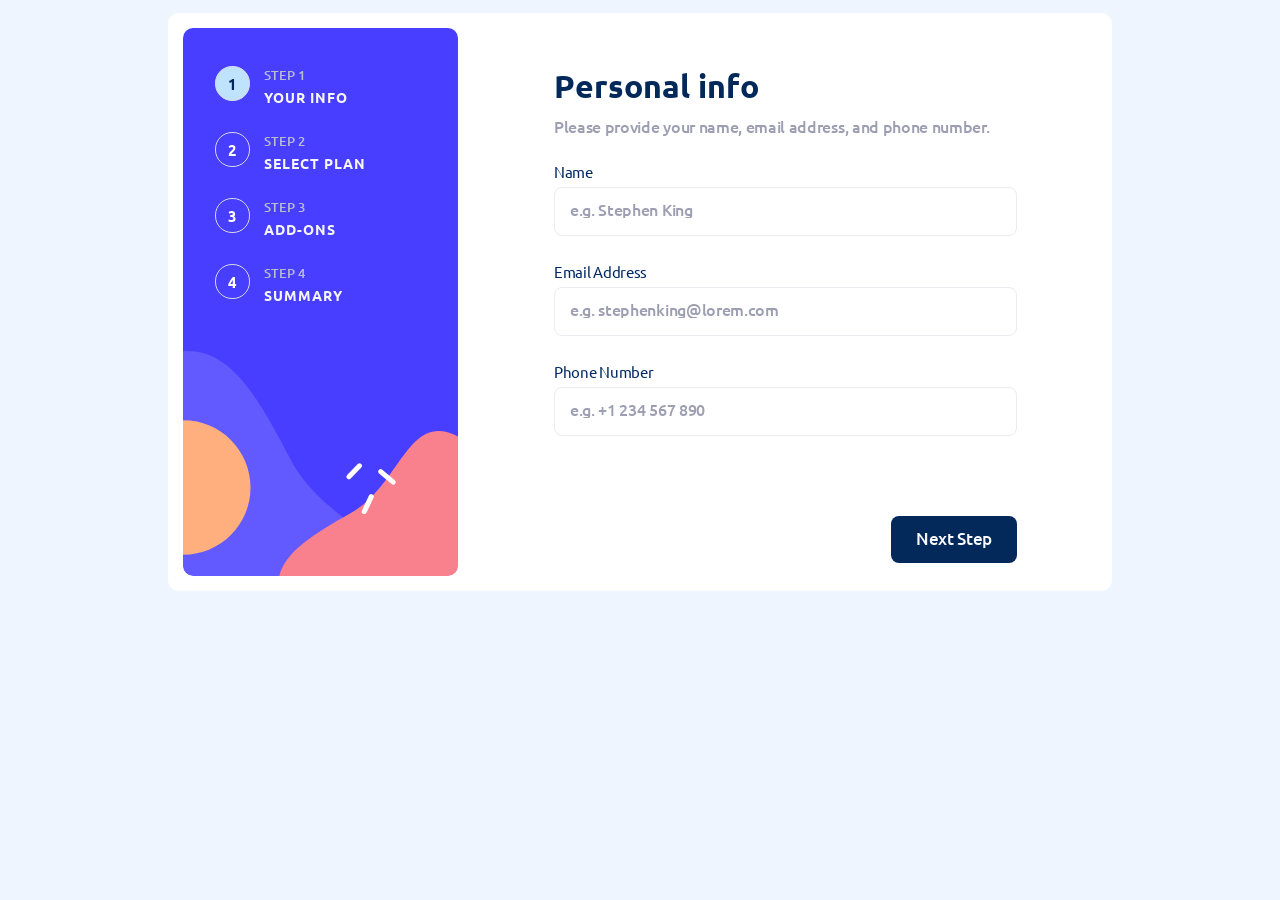
==== index.html @ 4e0231d4 "changes" ====
<!DOCTYPE html>
<html lang="en">

<head>
  <meta charset="UTF-8">
  <meta name="viewport" content="width=device-width, initial-scale=1.0"> <!-- displays site properly based on user's device -->

  <link rel="icon" type="image/png" sizes="32x32" href="./assets/images/favicon-32x32.png">
  <link rel="stylesheet" href="/style.css">
  
  <title>Frontend Mentor | Multi-step form</title>

  <script type="" src="scripts/main.js"></script>

  <!-- Feel free to remove these styles or customise in your own stylesheet 👍 -->
  <style>
    /* .attribution { font-size: 11px; text-align: center; } */
    .attribution a { color: hsl(228, 45%, 44%); }
  </style>
</head>

<body>
  <div class="container">
    <aside>
      <div class="side">
        <!-- <img class="side" src="./assets/images/bg-sidebar-desktop.svg" alt=""> -->
         <div class="side-child">
            <div class="number"><p>1</p></div>
            <div class="desc">
              <p>STEP 1</p>
              <p>YOUR INFO</p>
            </div>
         </div>
        <div class="side-child">
          <div class="number"><p>2</p></div>
          <div class="desc">
            <p>STEP 2</p>
            <p>SELECT PLAN</p>
          </div>
        </div>
        <div class="side-child">
          <div class="number"><p>3</p></div>
          <div class="desc">
            <p>STEP 3</p>
            <p>ADD-ONS</p>
          </div>
        </div>
        <div class="side-child">
          <div class="number"><p>4</p></div>
          <div class="desc">
            <p>STEP 4</p>
            <p>SUMMARY</p>
          </div>
        </div>
      </div>
    </aside>
    <div class="container-body">
      <div class="container-child">
        <header>
          <h1 class="heading">Personal info</h1>
          <p class="notes notes-margin">Please provide your name, email address, and phone number.</p>
        </header>

        <!-- plans -->
        
        <section>
          <div class="form-container notes">
            <form action="pages/select-your-plan.html">
              <div class="form-control">
                <label for="name">Name</label>
                <input type="text" name="name" placeholder="e.g. Stephen King">
              </div>
              <div class="form-control">
                <label for="email">Email Address</label>
                <input type="email" name="email" id="" placeholder="e.g. stephenking@lorem.com">
              </div>
              <div class="form-control">
                <label for="phone">Phone Number</label>
                <input type="text" name="phone" id="" placeholder="e.g. +1 234 567 890">
              </div>
            </form>
          </div>
        </section>

        <nav>
          <div class="buttons">
            <button><p class="notes" onclick="location.href = './select-your-plan.html'"></p></button>
            <button onclick="location.href = './test/test.html'"><p class="notes" id="next">Next Step</p></button>
          </div>
        </nav>
        
      </div>
    </div>
    
  </div>
  <!-- <div class="button">
    <p class="notes"></p>
    <p class="notes"></p>
  </div>
  /* side img section */
  <section></section> -->
</body>

</html>
---- style.css ----
body {
    /* background-color: hsl(229, 24%, 87%); */
    background-color: #eef5ff;
    display: flex;
    justify-content: center;
    align-items: center;
}

@font-face {
    font-family: Ubuntu;
    src:
        local('./assets/fonts/Ubuntu-Bold.ttf'),
        url('./assets/fonts/Ubuntu-Bold.ttf')
        format("truetype");
        font-weight: 700;
        font-style: normal;
}

@font-face {
    font-family: Ubuntu;
    src:
        local('./assets/fonts/Ubuntu-Medium.ttf'),
        url('./assets/fonts/Ubuntu-Medium.ttf')
        format("truetype");
        font-weight: 500;
        font-style: normal;
}

@font-face {
    font-family: Ubuntu;
    src:
        local('./assets/fonts/Ubuntu-Regular.ttf'),
        url('./assets/fonts/Ubuntu-Regular.ttf')
        format("truetype");
    font-weight: 400;
    font-style: normal;
}

.container {
    background-color: white;
    margin-top: 5px;
    align-self: center;
    display: flex;
    padding: 15px;
    border-radius: 10px;
    /* flex-grow: 1; */
    /* flex-basis: 100%; */
} 

.side {
    background-image: url('./assets/images/bg-sidebar-desktop.svg');
    background-size: cover;
    background-repeat: no-repeat;
    height: 510px;
    /* width: 274px; */
    /* width: 274px; */
    /* width: 280px; */
    width: 275px;
    /* border: 1px solid red ; */
    border-radius: 10px;
    display: flex;
    /* flex-shrink: 1; */
    flex-direction: column;
    padding-top: 38px;
    background-position-y: -22px;
}

.side-child {
    display: flex;
    flex-direction: row;
    /* margin-top: 37px; */
    margin-left: 32px;
    margin-bottom: 26px;
}

.number {
    width: 33px;
    height: 33px;
    border: solid 1px hsl(229, 24%, 87%);
    align-content: center;
    border-radius: 17px;
    text-align: center;
}

.side-child:nth-child(1) .number {
    background-color: hsl(206, 94%, 87%);
    p {
        color: hsl(213, 96%, 18%) !important;
    }
}

.number p {
    margin: 0px;
    font-size: 15px;
    font-family: ubuntu;
    transform: scaleY(1.04);
    /* color: hsl(229, 24%, 87%); */
    color: white;
    font-weight: bold;
}

.desc {
    display: flex;
    flex-direction: column;
    margin-left: 14px;
}

.desc p {
    margin: 0px;
}

.desc > p {
    font-size: 13px;
    font-family: ubuntu;
    color: hsl(229deg 18.17% 76.91%);
    font-weight: 500;
}

.desc > p:nth-child(2) {
    font-size: 14px;
    font-family: ubuntu;
    color: #f5f5f5;
    letter-spacing: 1.0px;
    /* transform: scaleY(1); */
    word-spacing: 0px;
    margin-top: 4px;
    font-weight: 700;
}

.container-body {
    /* border: 1px solid red; */
    display: flex;
    /* margin-left: 10px; */
    margin-left: 14px;
    /* width: 600px; */
    width: 622px;
    /* flex-basis: 20px;
    flex-grow: 1; */
    justify-content: center;
    margin-right: 3px;
}

.container-child {
    display: flex;
    /* border: 1px solid red; */
    width: 463px;
    flex-direction: column;
    /* justify-content: center; */
    align-items: flex-start;
    padding-top: 33px;
    position: relative;
    margin-left: 5px;
    height: inherit;
}

.heading {
    font-family: Ubuntu;
    font-weight: bold;
    color: hsl(213, 96%, 18%);
    margin-top: 12px;
    margin-bottom: 0px;
    /* transform: scaleY(1.1); */
    /* letter-spacing: 0.015em; */
    /* word-spacing: 0.1em; */
    font-size: 32px;
    height: 25.5px;
    line-height: 26px;
}

.notes,
.form-container input::placeholder {
    font-family: Ubuntu, system-ui, -apple-system, BlinkMacSystemFont, 'Segoe UI', Roboto, Oxygen, Ubuntu, Cantarell, 'Open Sans', 'Helvetica Neue', sans-serif;
    font-weight: 500;
    font-size: 16px;
    color: #9c9eb1;
    /* margin-bottom: 0px; */
    letter-spacing: -0.02em;
    /* transform: scaleY(1.04); */
    /* word-spacing: 0.07em; */
    /* margin-top: 4px; */
    height: 19.5px;
    line-height: 12px;
}

.notes-margin {
    margin-top: 21px;
    margin-bottom: 0px;
}

.container-child-card {
    display: flex;
    flex-direction: row;
    width: 463px;
    /* margin-top: 20px; */
    /* border: solid 1px red; */
    justify-content: space-between;
    flex-direction: row;
}

.card {
    /* width: 135px; */
    width: 139px;
    background-color: none;
    border: solid 1px hsl(228deg 14.29% 93.14%);
    border-radius: 8px;
    /* height: 175px; */
    height: 161px;
    display: flex;
    flex-direction: column;
    transition: border 80ms linear, background-color 120ms ease-out;
    /* transition: background-color 80ms ease-out; */
    z-index: 1;
    cursor: pointer;
    transition: height 300ms ease-in;
    outline: none;

    /* &:focus {
        height: 180px
    } */
}

.card:hover {
 /* border: solid 1px hsl(243, 100%, 62%); */
 border: solid 1px hsl(243, 100%, 62%);
 /* background-color: hsl(228, 100%, 84%); */
}

.card:focus, .card:focus-visible {
    background-color: hsl(217, 100%, 97%) !important;
    border: solid 1px hsl(243, 100%, 62%) !important;
}

.focused {
    background-color: hsl(217, 100%, 97%);
    border: solid 1px hsl(243, 100%, 62%);
}

/* .card:before {
    pointer-events: none;
} */

.holder {
    margin-top: 21px;
    margin-left: 16px;
    margin-right: 84px;
    margin-bottom: 0px;
}

.card .notes {
    margin-top: 5px;
    margin-bottom: 0px;
    font-weight: 500;
}
.holder .notes:nth-child(2),
.add-ons-copy p:nth-child(1),
.arcade-plan .notes:first-child,
.arcade-copy:nth-child(1) > p,
.arcade-copy:nth-child(2) p:nth-child(2),
.arcade-copy:nth-child(3) p:nth-child(2) {
    color: hsl(213, 96%, 18%);
}

.notes-dark, .form-control label {
    /* color: hsl(213, 96%, 18%); */
    color: #022965;
}


.arcade-copy:nth-child(2) p:nth-child(2),
.arcade-copy:nth-child(3) p:nth-child(2) {
    color: #02296D;
    font-size: 15px;
    font-weight: 500;
}

.holder .notes:nth-child(3),
.add-ons-copy p:nth-child(2),
.add-ons-amount p  {
    font-size: 14px;
    /* font-weight: 500; */
}

.card-icon {
    margin-top: 0px;
    margin-left: 0px;
    margin-right: 0px;
    margin-bottom: 52px;
}

.card-icon:nth-child(1) {
    content: url(assets/images/icon-arcade.svg);
}

.container-child-card .card:nth-child(2) .card-icon {
    content: url(assets/images/icon-advanced.svg);
}

.container-child-card .card:nth-child(3) .card-icon {
    content: url(assets/images/icon-pro.svg);
}


.plan {
    display: flex;
    /* height: 39px; */
    height: 49px;
    width: 100%;
    /* flex-grow: 1; */
    /* border: solid 1px red; */
    background-color: #f8f9fe;
    border-radius: 7px;
    justify-content: center;
    align-items: center;
    margin-top: 38px !important;
}

.margin {
    margin-top: 27px;
}

.child {
    display: flex;
    margin: 12px;
    cursor: pointer;
}

.child .notes {
    font-size: 15px;
}

.switch {
    width: 39px;
    height: 20px;
    background-color: hsl(213, 96%, 18%);
    border-radius: 11px;
    display: flex;
    flex-direction: row;
    justify-content: flex-start;
    align-items: center;
    transition: justify-content 300ms ease-in;
}

.switch-ball {
    width: 13px;
    height: 13px;
    background-color: white;
    border-radius: 15px;
    margin: auto 4px;
    position: relative;
    transition: left 100ms cubic-bezier(0.99, 0.63, 1, 0.99);
}

.buttons {
    display: flex;
    flex-direction: row;
    width: 100%;
    justify-content: space-between;
    /* margin-top: 120px; */
    /* height: inherit; */
    /* border: solid 1px red; */
    position: absolute;
    top: 488px;
    align-self: flex-end;
}

.buttons button:nth-child(odd) .notes:hover {
    /* background-color: red; */
    color: #02295a;
}

.buttons button:nth-child(even) {
    /* width: 112px;
    height: 42px; */
    align-self: center;
    /* align-content: end; */
    text-align: center;
    border-radius: 8px;
    border: 0px;
    background-color: hsl(213.41deg 95.65% 18.04%);
    font-size: 15px;
    padding: 16px 25px;
}

.buttons button:nth-child(even) .notes {
    color: hsl(231, 100%, 99%);
    width: fit-content;
    line-height: 13px;
    height: 15px;
    font-size: 17px;
    font-weight: 500;
}

.buttons button:nth-child(even):hover {
    background-color: hsl(213.41deg 89.04% 21.84% / 81%);
    cursor: pointer;
}

.buttons > button {
    border: 0px;
    background-color: transparent;
}
button .notes {
    /* align-content: center; */
    /* text-align: center; */
    margin: 0px;
    font-size: 15.5px;
    cursor: pointer;
}

nav {
    width: 100%;
}

header {
    width: 100%;
}

        .add-ons-body {
    display: grid;
    grid-template-columns: 463px;
    grid-template-rows: 77px 77px 77px;
    grid-row-gap: 16px;
    /* width: 457px; */
    margin-top: 27px;
}

.add-ons {
    /* background-color: hsl(228deg 14.29% 93.14%); */
    border: solid 1px hsl(228deg 14.29% 93.14%);
    border-radius: 8px;
    display: grid;
    grid-template-columns: 46px 273px 45px;
    grid-column-gap: 26px;
    padding: 12px;
    align-items: center;
    box-sizing: border-box;
    width: 100%;
    transition: border 80ms linear, background-color 120ms ease-out;
    cursor: pointer;
}
.add-ons:hover {
    border: solid 1px hsl(243, 100%, 62%);
    /* background-color: hsl(228, 100%, 84%); */
}

.add-ons:focus, .add-ons:focus-visible {
    background-color: hsl(230deg 75% 98.43%);
    border: solid 1px hsl(243, 100%, 62%);
}


.add-ons-copy .notes,
.add-ons-amount .notes {
    /* background-color: red; */
    margin-top: 0px;
    margin-bottom: 0px;
}

.add-ons-copy .notes:nth-child(1) {
    margin-bottom: 7px !important;
    font-size: 16px !important;
}

.add-ons-amount p {
    color: hsl(243, 100%, 62%);
}

.check {
    display: grid;
}

.check input {
    justify-self: center;
    width: 17px;
    height: 17px;
    border: solid 1px hsl(228deg 14.29% 93.14%);
}

.arcade-section {
    margin-top: 33px;
    width: 457px;
}

.arcade-card {
    /* background-color: hsl(228deg 14.29% 93.14%); */
    /* border: solid 1px hsl(228deg 14.29% 93.14%); */
    border-radius: 8px;
    display: grid;
    grid-template-rows: 67px 43px 33px;
    grid-column-gap: 26px;
    padding: 21px 25px 25px 25px;
    /* width: 457px; */
    /* align-items: center;
    box-sizing: border-box;
    width: 100%; */
    transition: border 80ms linear, background-color 120ms ease-out;
    background-color: hsl(230deg 75% 98.43%);
}

.arcade-copy {
    display: grid;
    grid-template-columns: auto 51px;
    grid-column-gap: 26px;
}

.arcade-copy:nth-child(1) {
    border-bottom: #e6e8ef 2px solid;
}

.arcade-plan .notes:last-child {
    margin-top: 0px;
    cursor: pointer;
    width: fit-content;
    text-decoration: underline;
    text-decoration-thickness: 2px;
}

.arcade-plan .notes:last-child:hover {
    color: hsla(244, 100%, 62%, 0.938);
    /* text-decoration: underline; */
    /* text-decoration-thickness: 2px; */
}

.arcade-plan .notes:first-child {
    margin-bottom: 9px;
    margin-top: 0px;
}

.arcade-copy:nth-child(2) > .notes {
    margin-top: 19px !important;
    /* color: red; */
    margin-bottom: 0px;
}

.arcade-plan .notes:last-child,
.arcade-copy:nth-child(2) > .notes:first-child,
.arcade-copy:nth-child(3) > .notes:first-child,
.arcade-total .notes {
    font-size: 16px;
}

.arcade-copy:nth-child(1) > p {
    text-align: right;
    /* margin-right: 0px; */
    /* color: red !important; */
    font-size: 16px;
    font-weight: 700;
}

.arcade-copy:nth-child(3) > .notes:first-child,
.arcade-copy:nth-child(3) p:nth-child(2) {
    margin-bottom: 0px;
}

.arcade-total {
    display: flex;
    flex-direction: row;
    justify-content: space-between;
    /* width: 100%; */
    padding-right: 25px;
    padding-left: 25px;
    margin-top: 10px;
}

.arcade-total .notes:last-child {
    color: hsla(244, 100%, 62%, 0.938);
    font-size: 17px;
    font-weight: 700;
}

.buttons .confirm {
    background-color: hsl(244.02deg 100% 61.96%) !important;
    /* width: 71.312px !important; */
    padding-left: 25px;
    padding-right: 25px;
}

.buttons .confirm:hover {
    background-color: hsl(244, 91%, 77%) !important;
}

.form-container {
    width: 100%;
    margin-top: 27px;
}

.form-control {
    display: block;
}

.form-control label, .form-control input {
    display: block;
}

.form-container input {
    width: 436px;
    height: 27px;
    border-radius: 8px;
    border: 1.95px solid hsl(228deg 14.29% 93.14%);
    margin-top: 9px;
    margin-bottom: 30px;
    padding: 10px 10px 10px 15px;
    line-height: 0px;
    cursor: pointer;
    
        &::placeholder {
        font-weight: 500 !important;
        font-size: 16px !important;
    }
    &:hover, &:focus {
        border-color: hsl(243, 100%, 62%) !important;
    }
    &:focus-visible {
        outline: none;
    }
}

.form-container label {
    font-size: 15px;
    /* transform: scaley(1.04); */
    font-weight: normal;
    letter-spacing: -0.02em;
}
    
.anim {
    transition: opacity 300ms linear, transform 840ms cubic-bezier(0.075, 0.82, 0.165, 1);
}

.header_anim {
    transition: opacity 500ms linear, transform 750ms cubic-bezier(0.075, 0.82, 0.165, 1);
}

.show {
    opacity: 1;
    transform: translateX(0);
}

.noshow {
    opacity: 0;
    transform: translateY(30px)
}
 
.header_pre {
    opacity: 0;
    transform: translateY(45px)
}
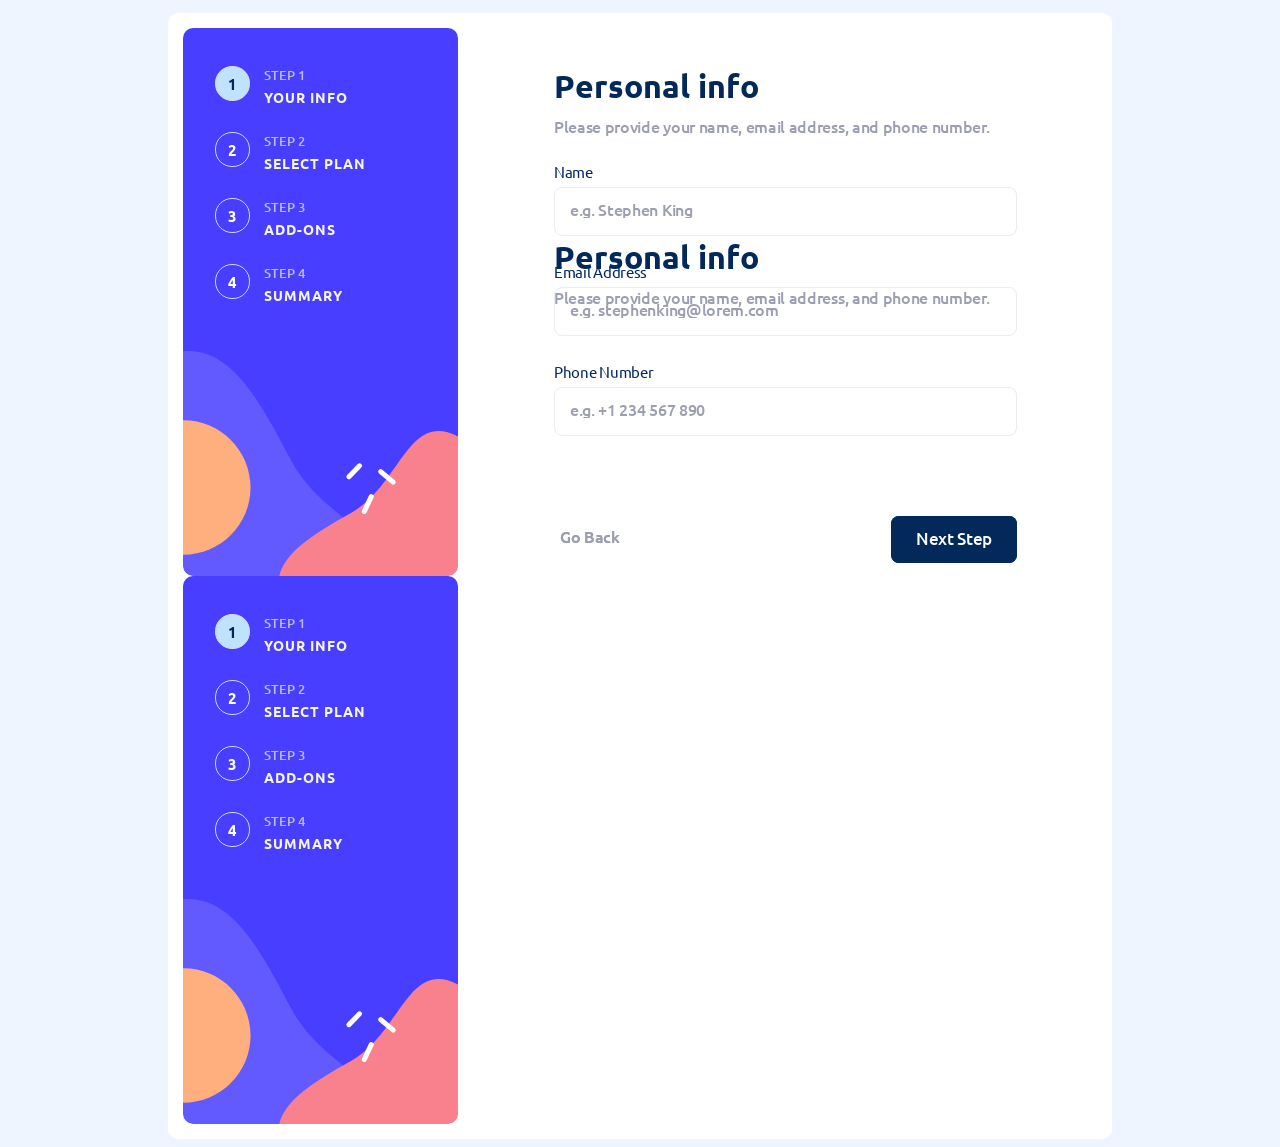
==== commit 613f6339: "added more pages. Implemented add-on component for reusability. Updated .gitignore to exclude node_m" ====
--- a/index.html
+++ b/index.html
@@ -1,104 +1,26 @@
 <!DOCTYPE html>
 <html lang="en">
+<head>
+    <meta charset="UTF-8">
+    <meta name="viewport" content="width=device-width, initial-scale=1.0">
+    <title>Document</title>
 
-<head>
-  <meta charset="UTF-8">
-  <meta name="viewport" content="width=device-width, initial-scale=1.0"> <!-- displays site properly based on user's device -->
+    <link rel="stylesheet" href="../style.css">
+</head>
+<body>
+    <div class="container" id="container-root">
+        <aside>
+            <div id="sidebar-root"></div>
+        </aside>
+        <div class="container-body" id="container-body-root">
+            <!-- 'container-child' contains header, section, and nav -->
+            <div class="container-child" id="container-child"></div>
+        </div>
+        <main id="main-content"></main>
+    </div>
+  
+  <script type="module" src="app.js"></script>
+  <!-- <script type="module" src="/animations/pageTransitions.js"></script> -->
 
-  <link rel="icon" type="image/png" sizes="32x32" href="./assets/images/favicon-32x32.png">
-  <link rel="stylesheet" href="/style.css">
-  
-  <title>Frontend Mentor | Multi-step form</title>
-
-  <script type="" src="scripts/main.js"></script>
-
-  <!-- Feel free to remove these styles or customise in your own stylesheet 👍 -->
-  <style>
-    /* .attribution { font-size: 11px; text-align: center; } */
-    .attribution a { color: hsl(228, 45%, 44%); }
-  </style>
-</head>
-
-<body>
-  <div class="container">
-    <aside>
-      <div class="side">
-        <!-- <img class="side" src="./assets/images/bg-sidebar-desktop.svg" alt=""> -->
-         <div class="side-child">
-            <div class="number"><p>1</p></div>
-            <div class="desc">
-              <p>STEP 1</p>
-              <p>YOUR INFO</p>
-            </div>
-         </div>
-        <div class="side-child">
-          <div class="number"><p>2</p></div>
-          <div class="desc">
-            <p>STEP 2</p>
-            <p>SELECT PLAN</p>
-          </div>
-        </div>
-        <div class="side-child">
-          <div class="number"><p>3</p></div>
-          <div class="desc">
-            <p>STEP 3</p>
-            <p>ADD-ONS</p>
-          </div>
-        </div>
-        <div class="side-child">
-          <div class="number"><p>4</p></div>
-          <div class="desc">
-            <p>STEP 4</p>
-            <p>SUMMARY</p>
-          </div>
-        </div>
-      </div>
-    </aside>
-    <div class="container-body">
-      <div class="container-child">
-        <header>
-          <h1 class="heading">Personal info</h1>
-          <p class="notes notes-margin">Please provide your name, email address, and phone number.</p>
-        </header>
-
-        <!-- plans -->
-        
-        <section>
-          <div class="form-container notes">
-            <form action="pages/select-your-plan.html">
-              <div class="form-control">
-                <label for="name">Name</label>
-                <input type="text" name="name" placeholder="e.g. Stephen King">
-              </div>
-              <div class="form-control">
-                <label for="email">Email Address</label>
-                <input type="email" name="email" id="" placeholder="e.g. stephenking@lorem.com">
-              </div>
-              <div class="form-control">
-                <label for="phone">Phone Number</label>
-                <input type="text" name="phone" id="" placeholder="e.g. +1 234 567 890">
-              </div>
-            </form>
-          </div>
-        </section>
-
-        <nav>
-          <div class="buttons">
-            <button><p class="notes" onclick="location.href = './select-your-plan.html'"></p></button>
-            <button onclick="location.href = './test/test.html'"><p class="notes" id="next">Next Step</p></button>
-          </div>
-        </nav>
-        
-      </div>
-    </div>
-    
-  </div>
-  <!-- <div class="button">
-    <p class="notes"></p>
-    <p class="notes"></p>
-  </div>
-  /* side img section */
-  <section></section> -->
 </body>
-
-</html>+</html>
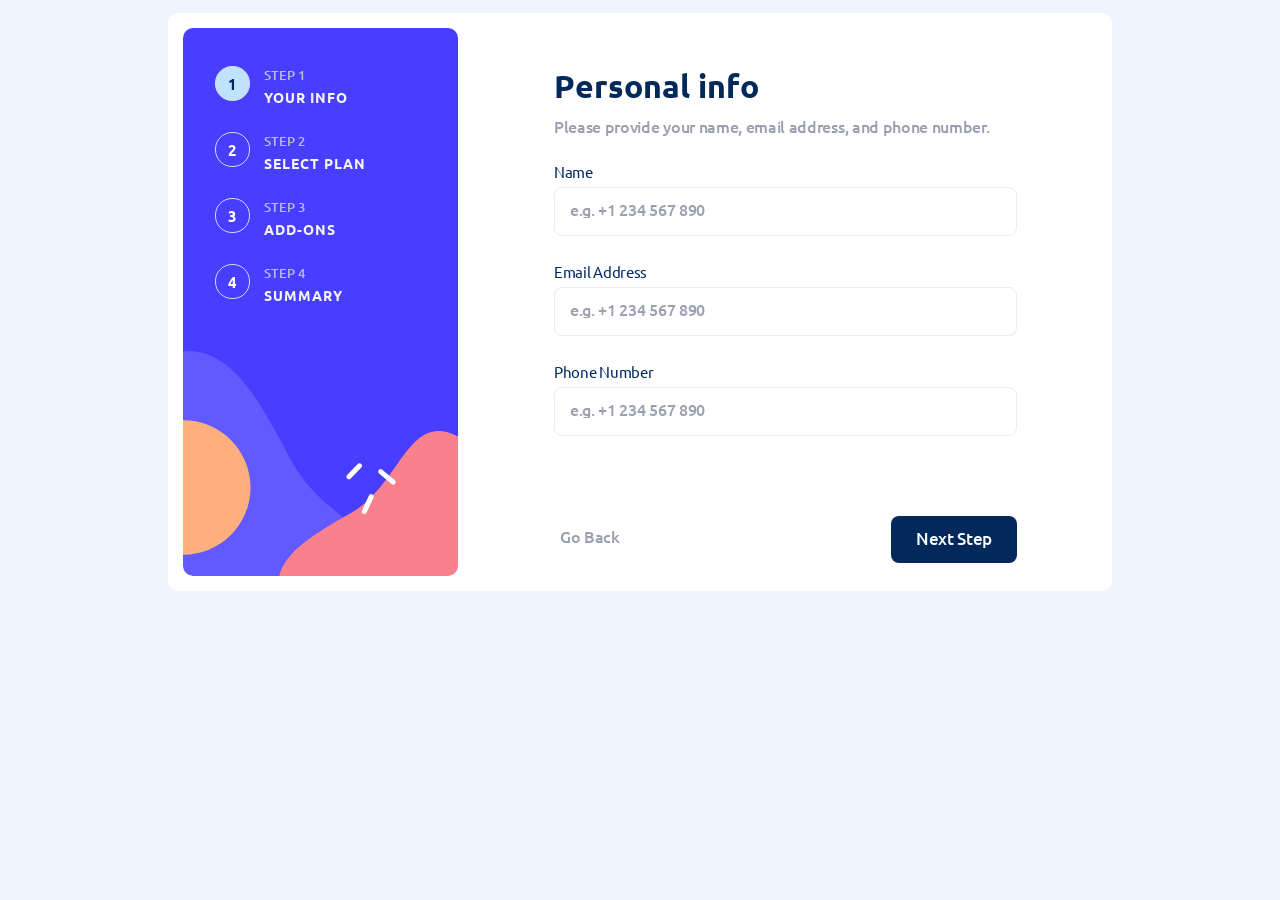
==== commit ec158936: "arranged files and added new add-ons component for better modularity and maintainability." ====
--- a/index.html
+++ b/index.html
@@ -5,7 +5,7 @@
     <meta name="viewport" content="width=device-width, initial-scale=1.0">
     <title>Document</title>
 
-    <link rel="stylesheet" href="../style.css">
+    <link rel="stylesheet" href="style.css">
 </head>
 <body>
     <div class="container" id="container-root">
@@ -20,6 +20,9 @@
     </div>
   
   <script type="module" src="app.js"></script>
+  <script type="module" src="scripts/main.js"></script>
+
+  
   <!-- <script type="module" src="/animations/pageTransitions.js"></script> -->
 
 </body>
--- a/style.css
+++ b/style.css
@@ -621,6 +621,10 @@
     font-weight: normal;
     letter-spacing: -0.02em;
 }
+
+input[type="checkbox"] {
+    cursor: pointer;
+}
     
 .anim {
     transition: opacity 300ms linear, transform 840ms cubic-bezier(0.075, 0.82, 0.165, 1);
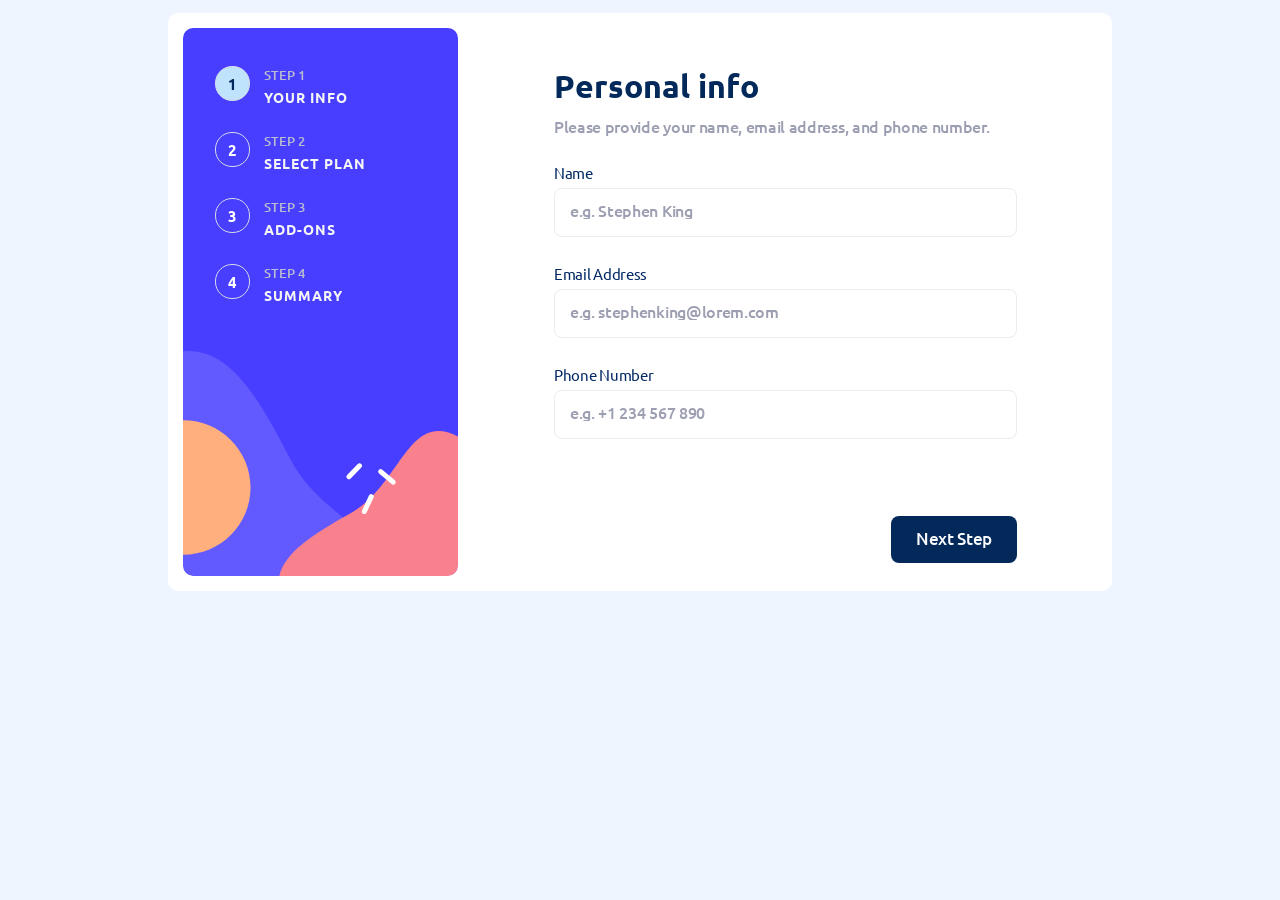
==== commit d87e5fd3: "first commit" ====
--- a/index.html
+++ b/index.html
@@ -3,7 +3,7 @@
 <head>
     <meta charset="UTF-8">
     <meta name="viewport" content="width=device-width, initial-scale=1.0">
-    <title>Document</title>
+    <title>Mult-step Form</title>
 
     <link rel="stylesheet" href="style.css">
 </head>
@@ -20,7 +20,7 @@
     </div>
   
   <script type="module" src="app.js"></script>
-  <script type="module" src="scripts/main.js"></script>
+  <!-- <script type="module" src="scripts/main.js"></script> -->
 
   
   <!-- <script type="module" src="/animations/pageTransitions.js"></script> -->
--- a/style.css
+++ b/style.css
@@ -45,7 +45,8 @@
     border-radius: 10px;
     /* flex-grow: 1; */
     /* flex-basis: 100%; */
-} 
+    /* overflow: hidden; */
+}
 
 .side {
     background-image: url('./assets/images/bg-sidebar-desktop.svg');
@@ -187,6 +188,17 @@
     margin-bottom: 0px;
 }
 
+.thankyou-notes {
+    margin-top: 16px;
+    margin-bottom: 0px;
+    font-size: 16px;
+    /* color: hsl(213, 96%, 18%); */
+    font-weight: 500;
+    text-align: center;
+    line-height: 25px;
+    word-spacing: 0.15em;
+}
+
 .container-child-card {
     display: flex;
     flex-direction: row;
@@ -232,7 +244,7 @@
 
 .focused {
     background-color: hsl(217, 100%, 97%);
-    border: solid 1px hsl(243, 100%, 62%);
+    border: solid 1px hsl(243, 100%, 62%) !important;
 }
 
 /* .card:before {
@@ -444,8 +456,9 @@
 }
 
 .add-ons:focus, .add-ons:focus-visible {
-    background-color: hsl(230deg 75% 98.43%);
-    border: solid 1px hsl(243, 100%, 62%);
+    /* background-color: hsl(230deg 75% 98.43%); */
+    /* background-color: hsl(217, 100%, 97%);
+    border: solid 1px hsl(243, 100%, 62%); */
 }
 
 
@@ -479,6 +492,21 @@
 .arcade-section {
     margin-top: 33px;
     width: 457px;
+}
+
+.thankyou {
+    display: flex;
+    flex-direction: column;
+    align-items: center;
+    justify-content: center;
+    text-align: center;
+    margin-top: 45px;
+    width: 457px;
+}
+
+.thankyou > .heading {
+    /* margin-bottom: 10px; */
+    margin-top: 40px;
 }
 
 .arcade-card {
@@ -589,7 +617,16 @@
 }
 
 .form-control label, .form-control input {
-    display: block;
+    display: inline;
+}
+
+ .error-message {
+    display: inline;
+    /* justify-self: right; */
+    /* text-align: right; */
+    position: absolute;
+    right: 0px;
+    color: hsl(354, 84%, 57%);
 }
 
 .form-container input {
@@ -602,13 +639,13 @@
     padding: 10px 10px 10px 15px;
     line-height: 0px;
     cursor: pointer;
-    
+
         &::placeholder {
         font-weight: 500 !important;
         font-size: 16px !important;
     }
     &:hover, &:focus {
-        border-color: hsl(243, 100%, 62%) !important;
+        border-color: hsl(243, 100%, 62%);
     }
     &:focus-visible {
         outline: none;
@@ -622,16 +659,25 @@
     letter-spacing: -0.02em;
 }
 
+.error {
+    border-color: hsl(354, 84%, 57%) !important;
+}
+
+.error:hover, .error:focus {
+        border-color: hsl(354, 84%, 57%) !important;
+    }
+
 input[type="checkbox"] {
     cursor: pointer;
-}
-    
+    /* z-index: -1; */
+}
+
 .anim {
-    transition: opacity 300ms linear, transform 840ms cubic-bezier(0.075, 0.82, 0.165, 1);
+    transition: opacity 150ms linear, transform 750ms cubic-bezier(0.075, 0.82, 0.165, 1);
 }
 
 .header_anim {
-    transition: opacity 500ms linear, transform 750ms cubic-bezier(0.075, 0.82, 0.165, 1);
+    transition: opacity 500ms linear, transform 700ms cubic-bezier(0.075, 0.82, 0.165, 1);
 }
 
 .show {
@@ -643,201 +689,278 @@
     opacity: 0;
     transform: translateY(30px)
 }
- 
+
 .header_pre {
+    opacity: 1;
+    transform: translateY(45px)
+}
+
+.blink {
     opacity: 0;
-    transform: translateY(45px)
-}
-    
-    
-    
-    
-    
-    
-    
-    
-    
-    
-    
-    
-    
-    
-    
-    
-    
-    
-    
-    
-    
-    
-    
-    
-    
-    
-    
-    
-    
-    
-    
-    
-    
-    
-    
-    
-    
-    
-    
-    
-    
-    
-    
-    
-    
-    
-    
-    
-    
-    
-    
-    
-    
-    
-    
-    
-    
-    
-    
-    
-    
-    
-    
-    
-    
-    
-    
-    
-    
-    
-    
-    
-    
-    
-    
-    
-    
-    
-    
-    
-    
-    
-    
-    
-    
-    
-    
-    
-    
-    
-    
-    
-    
-    
-    
-    
-    
-    
-    
-    
-    
-    
-    
-    
-    
-    
-    
-    
-    
-    
-    
-    
-    
-    
-    
-    
-    
-    
-    
-    
-    
-    
-    
-    
-    
-    
-    
-    
-    
-    
-    
-    
-    
-    
-    
-    
-    
-    
-    
-    
-    
-    
-    
-    
-    
-    
-    
-    
-    
-    
-    
-    
-    
-    
-    
-    
-    
-    
-    
-    
-    
-    
-    
-    
-    
-    
-    
-    
-    
-    
-    
-    
-    
-    
-    
-    
-    
-    
-    
-    
-    
-    
-    
-    
-    
-    
-    
-    
-    
-    
-
-
-
+}
+
+
+.confettiContainer {
+    position: absolute;
+    top: 0;
+    left: 0px;
+    height: 100vh;
+    width: 100%;
+    overflow: hidden;
+}
+
+.confetti {
+    position: relative;
+    top: 0px;
+    display: block;
+    height: 12px;
+    width: 10px;
+    /* animation: confetti-fall linear 5s infinite; */
+    transition: opacity 10ms linear 100ms, top 75ms cubic-bezier(0.01, 0.69, 0.37, 0.77), left 75ms cubic-bezier(0.01, 0.69, 0.37, 0.77), right 75ms cubic-bezier(0.01, 0.69, 0.37, 0.77)
+
+}
+
+.explosion {
+    /* transition: top 75ms cubic-bezier(0.075, 0.82, 0.165, 1), 
+    left 75ms cubic-bezier(0.075, 0.82, 0.165, 1), 
+    right 75ms cubic-bezier(0.075, 0.82, 0.165, 1); */
+}
+
+.explosion-start {
+    animation: confetti-explosion 2s cubic-bezier(0.215, 0.610, 0.355, 1) forwards;
+}
+
+.explosion-end {
+    animation: confetti-fade 2s cubic-bezier(0.215, 0.610, 0.355, 1) 1.5s;
+    /* opacity: 0px; */
+}
+
+@keyframes confetti-explosion {
+	0% {
+        /* transform: rotateY(random());  */
+		/* transform: translateY(-100%) rotateX(0deg) rotateY(0deg) rotateZ(0deg); */
+	}
+    100% {
+        transform: rotateX(2400deg) rotateY(1200deg)  rotateZ(1080deg) translateY(100%);
+        opacity: 0;
+        /* transform: rotateY(50deg) rotateY(50deg) translateY(50vh); */
+		/* transform: translateY(-100%) rotateX(0deg) rotateY(0deg) rotateZ(0deg); */
+        /* opacity: 0; */
+	}
+}
+
+@keyframes confetti-fade {
+	0% {
+		/* transform: translateY(-100%) rotateX(0deg) rotateY(0deg) rotateZ(0deg); */
+	}
+	100% {
+		/* transform: translateY(50vh) rotateX(45deg) rotateY(10deg)  rotateZ(90deg); */
+        opacity: 0;
+	}
+}
+
+@keyframes confetti-fall {
+	0% {
+		transform: translateY(-100%) rotateX(0deg) rotateY(0deg) rotateZ(0deg);
+	}
+	50% {
+		transform: translateY(50vh) rotateX(45deg) rotateY(10deg)  rotateZ(90deg);
+	}
+}
+
+
+img {
+          position: relative;
+          z-index: 999; /* Choose a value higher than any potential overlapping elements */
+        }
+
+
+
+
+
+
+
+
+
+
+
+
+
+
+
+
+
+
+
+
+
+
+
+
+
+
+
+
+
+
+
+
+
+
+
+
+
+
+
+
+
+
+
+
+
+
+
+
+
+
+
+
+
+
+
+
+
+
+
+
+
+
+
+
+
+
+
+
+
+
+
+
+
+
+
+
+
+
+
+
+
+
+
+
+
+
+
+
+
+
+
+
+
+
+
+
+
+
+
+
+
+
+
+
+
+
+
+
+
+
+
+
+
+
+
+
+
+
+
+
+
+
+
+
+
+
+
+
+
+
+
+
+
+
+
+
+
+
+
+
+
+
+
+
+
+
+
+
+
+
+
+
+
+
+
+
+
+
+
+
+
+
+
+
+
+
+
+
+
+
+
+
+
+
+
+
+
+
+
+
+
+
+
+
+
+
+
+
+
+
+
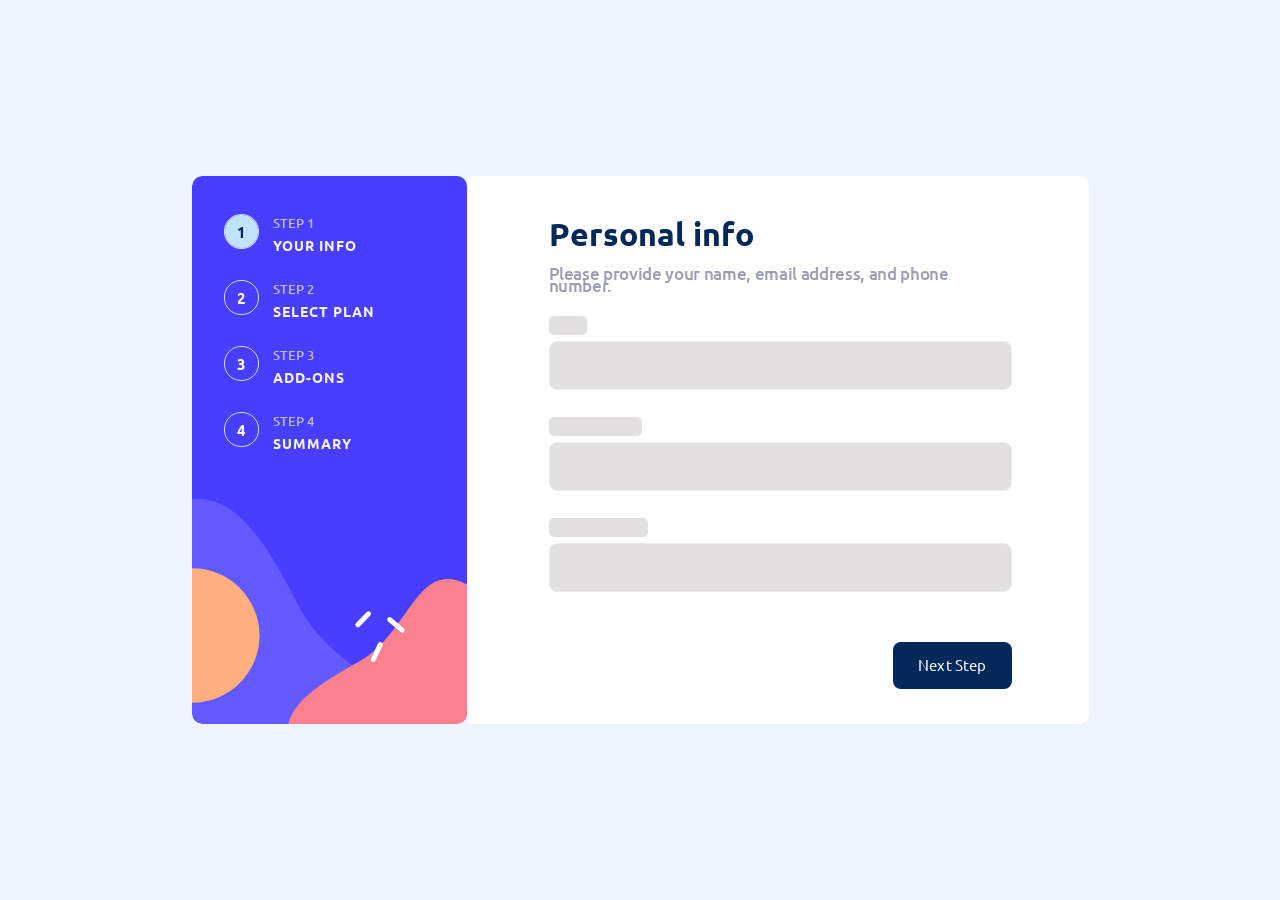
==== commit f5020ed7: "added skeleton loading animation" ====
--- a/index.html
+++ b/index.html
@@ -14,7 +14,9 @@
         </aside>
         <div class="container-body" id="container-body-root">
             <!-- 'container-child' contains header, section, and nav -->
-            <div class="container-child" id="container-child"></div>
+            <div class="container-child" id="container-child">
+                <!-- <div id="skeleton"></div> -->
+            </div>
         </div>
         <main id="main-content"></main>
     </div>
--- a/style.css
+++ b/style.css
@@ -1,9 +1,128 @@
+:root {
+    --container-direction: row;
+    --container-width: fit-content;
+    --container-padding: 15px;
+    --container-margin: 0 auto;
+    --container-overflow: hidden;
+    --container-bg-color: white;
+    --desc-display: flex;
+    --side-width: 275px;
+    --side-border-radius: 10px;
+    --side-direction: column;
+    --side-justify: none;
+    --side-background-pos: -22px;
+    --side-height: 510px;
+    --side-child-margin: 0px 0px 0px 32px;
+
+    --container-body-radius: 0px;
+    --container-body-position: relative;
+    --container-body-width: 622px;
+    --container-body-padding: 33px 0px 0px 0px;
+
+    --container-child-width: 463px;
+
+    --header-mb: 0px; 
+    --header-font-size: 32px;
+
+    --form-container-mt: 27px;
+    --form-control-display: block;
+    --form-control-direction: row;
+    --input-width: 436px;
+    --input-height: 27px;
+    --input-mt: 9px;
+    --input-mb: 30px;
+
+    --notes-line-height: 12px;
+    --notes-margin-top: 21px;
+
+    --btns-width: 100%;
+    --btns-radius: 8px;
+    --btns-padding: 16px 25px;
+    --btns-top: 433px;
+}
+
+@media only screen and (max-width: 767px) {
+    :root {
+        --container-direction: column;
+        --container-width: 100vw;
+        --container-padding: 0px;
+        --container-margin: -15.2vw auto 0px auto;
+        --container-overflow: hidden;
+        --container-height: 100%;
+        --container-bg-color: #eef5ff;
+
+        --desc-display: none;
+        --side-width: 100%;
+        --side-border-radius: 0px;
+        --side-direction: row;
+        --side-justify: center;
+        --side-background-pos: 87%;
+        --side-height: 35vmin;
+        --side-child-margin: 2vw 2vw;
+
+        --container-body-radius: 10px;
+        --container-body-position: relative;
+        --container-body-width: 78vw;
+        --container-body-padding: 25px 5vw 27px 5vw;
+
+        --container-child-width: 100%;
+
+        --header-mb: 3vmin;
+        --header-font-size: 28px;
+
+        --form-container-mt: 0px;
+        --form-control-display: flex;
+        --form-control-direction: column;
+        --input-width: 68vw;
+        --input-height: 21px;
+        --input-mt: 0px;
+        --input-mb: 12px;
+
+        --notes-line-height: 27.5px;
+        --notes-margin-top: 14px;
+
+        --btns-width: calc(100% + 5vw);
+        --btns-top: 115vmin;
+    }
+}
+
+@media only screen and (max-width: 425px) {
+    :root {
+
+        --container-margin: -17.2vw auto 0px auto;
+
+        --header-font-size: 24px;
+        
+        --side-child-margin: 2vw 2vw;
+
+        --container-body-padding: 25px 5vw 26px 5vw;
+
+        --header-mb: 4.6vmin;
+
+        --notes-margin-top: 3.8vw;
+        --btns-radius: 4px;
+        --btns-padding: 14px 17px;
+        --btns-top: 133vmin;
+    }
+}
+
+@media only screen and (max-width: 375px) {
+    :root {
+        --header-mb: 5vmin;
+        --btns-top: 145vmin;
+    }
+}
+
 body {
     /* background-color: hsl(229, 24%, 87%); */
     background-color: #eef5ff;
     display: flex;
     justify-content: center;
     align-items: center;
+    overflow-x: clip;
+    width: 100vw;
+    margin: 0px;
+    height: 100vh;
 }
 
 @font-face {
@@ -32,61 +151,79 @@
         local('./assets/fonts/Ubuntu-Regular.ttf'),
         url('./assets/fonts/Ubuntu-Regular.ttf')
         format("truetype");
-    font-weight: 400;
-    font-style: normal;
-}
+        font-weight: 400;
+        font-style: normal;
+}
+
 
 .container {
-    background-color: white;
-    margin-top: 5px;
+    background-color: var(--conatiner-bg-color);
+    /* margin-top: 30px; */
     align-self: center;
     display: flex;
-    padding: 15px;
-    border-radius: 10px;
-    /* flex-grow: 1; */
-    /* flex-basis: 100%; */
-    /* overflow: hidden; */
+    flex-direction: var(--container-direction);
+    border-radius: var(--side-border-radius);
+    margin: 0 auto;
+    width: var(--container-width);
+    overflow-x: var(--container-overflow);
+    position: relative;
+    /* background-color: white; */
+    height: var(--container-height);
 }
 
 .side {
+    position: relative;
+    overflow: hidden;
     background-image: url('./assets/images/bg-sidebar-desktop.svg');
     background-size: cover;
     background-repeat: no-repeat;
-    height: 510px;
+    height: var(--side-height);
     /* width: 274px; */
     /* width: 274px; */
     /* width: 280px; */
-    width: 275px;
+    width: var(--side-width);
     /* border: 1px solid red ; */
-    border-radius: 10px;
-    display: flex;
+    border-radius: var(--side-border-radius);
+    display: flex;
+    flex-direction: var(--side-direction);
+    justify-content: var(--side-justify);
     /* flex-shrink: 1; */
-    flex-direction: column;
     padding-top: 38px;
-    background-position-y: -22px;
+    background-position-y: var(--side-background-pos);
 }
 
 .side-child {
     display: flex;
     flex-direction: row;
     /* margin-top: 37px; */
-    margin-left: 32px;
+    margin: var(--side-child-margin); 
     margin-bottom: 26px;
 }
 
 .number {
+    position: relative;
+    display: flex;
     width: 33px;
     height: 33px;
     border: solid 1px hsl(229, 24%, 87%);
     align-content: center;
     border-radius: 17px;
     text-align: center;
+    /* overflow: hidden; */
+    align-items: center;
+    justify-content: center;
+    /* overflow: hidden; */
+
+}
+
+.pseudo-number {
+    overflow: hidden;
 }
 
 .side-child:nth-child(1) .number {
-    background-color: hsl(206, 94%, 87%);
+    /* background-color: hsl(206, 94%, 87%); */
     p {
-        color: hsl(213, 96%, 18%) !important;
+        /* color: hsl(213, 96%, 18%) !important; */
     }
 }
 
@@ -98,10 +235,33 @@
     /* color: hsl(229, 24%, 87%); */
     color: white;
     font-weight: bold;
+    inset: center;
+    position: relative;
+}
+
+.overlay {
+    transition: all 0.45s ease !important;
+}
+
+.overlay-number {
+    position: absolute !important;
+    z-index: 1 !important;
+    color: hsl(213, 96%, 18%) !important;
+    /* color: black !important; */
+    clip-path: inset(0 0 100% 0);
+    transition: all 0.35s ease !important;
+}
+
+.inset-number {
+    clip-path: inset(0 0 0 0) !important;
+}
+
+.inset-number-post {
+    clip-path: inset(0 0 0 100%) !important;
 }
 
 .desc {
-    display: flex;
+    display: var(--desc-display);
     flex-direction: column;
     margin-left: 14px;
 }
@@ -129,26 +289,26 @@
 }
 
 .container-body {
+    position: var(--container-body-position);
+    display: flex;
+    /* margin-left: 10px; */
+    margin: var(--container-margin);
+    border-radius: var(--container-body-radius);
+    /* width: 600px; */
+    width: var(--container-body-width);
+    padding: var(--container-body-padding);
+    justify-content: center;
+    background-color: white;
+    z-index: 99;
+}
+
+.container-child {
+    display: flex;
     /* border: 1px solid red; */
-    display: flex;
-    /* margin-left: 10px; */
-    margin-left: 14px;
-    /* width: 600px; */
-    width: 622px;
-    /* flex-basis: 20px;
-    flex-grow: 1; */
-    justify-content: center;
-    margin-right: 3px;
-}
-
-.container-child {
-    display: flex;
-    /* border: 1px solid red; */
-    width: 463px;
+    width: var(--container-child-width);
     flex-direction: column;
     /* justify-content: center; */
     align-items: flex-start;
-    padding-top: 33px;
     position: relative;
     margin-left: 5px;
     height: inherit;
@@ -163,13 +323,17 @@
     /* transform: scaleY(1.1); */
     /* letter-spacing: 0.015em; */
     /* word-spacing: 0.1em; */
-    font-size: 32px;
+    font-size: var(--header-font-size);
     height: 25.5px;
     line-height: 26px;
 }
 
+#header {
+    margin-bottom: var(--header-mb);
+}
+
 .notes,
-.form-container input::placeholder {
+.form-container input, .form-container input::placeholder {
     font-family: Ubuntu, system-ui, -apple-system, BlinkMacSystemFont, 'Segoe UI', Roboto, Oxygen, Ubuntu, Cantarell, 'Open Sans', 'Helvetica Neue', sans-serif;
     font-weight: 500;
     font-size: 16px;
@@ -180,12 +344,18 @@
     /* word-spacing: 0.07em; */
     /* margin-top: 4px; */
     height: 19.5px;
-    line-height: 12px;
+    line-height: var(--notes-line-height);
+}
+
+.form-container input {
+    color: hsl(213.41deg 95.65% 25.04%) !important;
 }
 
 .notes-margin {
-    margin-top: 21px;
+    margin-top: var(--notes-margin-top);
     margin-bottom: 0px;
+    font-size: 17px;
+    height: auto;
 }
 
 .thankyou-notes {
@@ -225,6 +395,7 @@
     cursor: pointer;
     transition: height 300ms ease-in;
     outline: none;
+    overflow: hidden;
 
     /* &:focus {
         height: 180px
@@ -290,6 +461,13 @@
 .add-ons-amount p  {
     font-size: 14px;
     /* font-weight: 500; */
+}
+
+.holder .notes:nth-child(4) {
+    width: max-content;
+    font-size: 14px !important;
+    color: hsl(213.41deg 95.65% 25.04%);
+    margin-top: 6px !important;
 }
 
 .card-icon {
@@ -365,13 +543,13 @@
 .buttons {
     display: flex;
     flex-direction: row;
-    width: 100%;
+    width: var(--btns-width);
     justify-content: space-between;
     /* margin-top: 120px; */
     /* height: inherit; */
     /* border: solid 1px red; */
     position: absolute;
-    top: 488px;
+    top: var(--btns-top);
     align-self: flex-end;
 }
 
@@ -386,11 +564,23 @@
     align-self: center;
     /* align-content: end; */
     text-align: center;
-    border-radius: 8px;
+    border-radius: var(--btns-radius);
     border: 0px;
     background-color: hsl(213.41deg 95.65% 18.04%);
     font-size: 15px;
-    padding: 16px 25px;
+    padding: var(--btns-padding);
+}
+
+.buttonLight {
+    background-color: hsla(244, 100%, 62%, 0.938) !important;
+
+    &:hover {
+        background-color: hsla(244, 100%, 62%, 0.538) !important;
+    }
+
+    &:active {
+        background-color: hsla(244, 100%, 62%, 0.338) !important;
+    }
 }
 
 .buttons button:nth-child(even) .notes {
@@ -398,8 +588,9 @@
     width: fit-content;
     line-height: 13px;
     height: 15px;
-    font-size: 17px;
-    font-weight: 500;
+    font-size: 15px;
+    font-weight: 400;
+    letter-spacing: 0.01em;
 }
 
 .buttons button:nth-child(even):hover {
@@ -609,11 +800,13 @@
 
 .form-container {
     width: 100%;
-    margin-top: 27px;
+    margin-top: var(--form-container-mt);
+    height: fit-content;
 }
 
 .form-control {
-    display: block;
+    display: var(--form-control-display);
+    flex-direction: var(--form-control-direction)
 }
 
 .form-control label, .form-control input {
@@ -630,12 +823,12 @@
 }
 
 .form-container input {
-    width: 436px;
-    height: 27px;
+    width: var(--input-width);
+    height: var(--input-height); 
     border-radius: 8px;
     border: 1.95px solid hsl(228deg 14.29% 93.14%);
-    margin-top: 9px;
-    margin-bottom: 30px;
+    margin-top: var(--input-mt);
+    margin-bottom: var(--input-mb);
     padding: 10px 10px 10px 15px;
     line-height: 0px;
     cursor: pointer;
@@ -777,190 +970,211 @@
 
 
 
-
-
-
-
-
-
-
-
-
-
-
-
-
-
-
-
-
-
-
-
-
-
-
-
-
-
-
-
-
-
-
-
-
-
-
-
-
-
-
-
-
-
-
-
-
-
-
-
-
-
-
-
-
-
-
-
-
-
-
-
-
-
-
-
-
-
-
-
-
-
-
-
-
-
-
-
-
-
-
-
-
-
-
-
-
-
-
-
-
-
-
-
-
-
-
-
-
-
-
-
-
-
-
-
-
-
-
-
-
-
-
-
-
-
-
-
-
-
-
-
-
-
-
-
-
-
-
-
-
-
-
-
-
-
-
-
-
-
-
-
-
-
-
-
-
-
-
-
-
-
-
-
-
-
-
-
-
-
-
-
-
-
-
-
-
-
-
-
-
-
-
-
-
-
-
-
-
-
-
-
-
-
-
-
-
-
-
+.skeleton {
+    animation: skeleton-loading 0.5s linear alternate-reverse infinite;
+
+    label, input {
+        background-color: #e3e0e0;
+        color: #e3e0e0 !important;
+        cursor: default;
+    }
+
+    label {
+        width: fit-content;
+        border-radius: 5px;
+    }
+}
+
+@keyframes skeleton-loading {
+	0% {
+        opacity: 1;
+		/* background-color: #e3e0e0; */
+	}
+	100% {
+        opacity: 0.325;
+	}
+}
+
+
+
+
+
+
+
+
+
+
+
+
+
+
+
+
+
+
+
+
+
+
+
+
+
+
+
+
+
+
+
+
+
+
+
+
+
+
+
+
+
+
+
+
+
+
+
+
+
+
+
+
+
+
+
+
+
+
+
+
+
+
+
+
+
+
+
+
+
+
+
+
+
+
+
+
+
+
+
+
+
+
+
+
+
+
+
+
+
+
+
+
+
+
+
+
+
+
+
+
+
+
+
+
+
+
+
+
+
+
+
+
+
+
+
+
+
+
+
+
+
+
+
+
+
+
+
+
+
+
+
+
+
+
+
+
+
+
+
+
+
+
+
+
+
+
+
+
+
+
+
+
+
+
+
+
+
+
+
+
+
+
+
+
+
+
+
+
+
+
+
+
+
+
+
+
+
+
+
+
+
+
+
+
